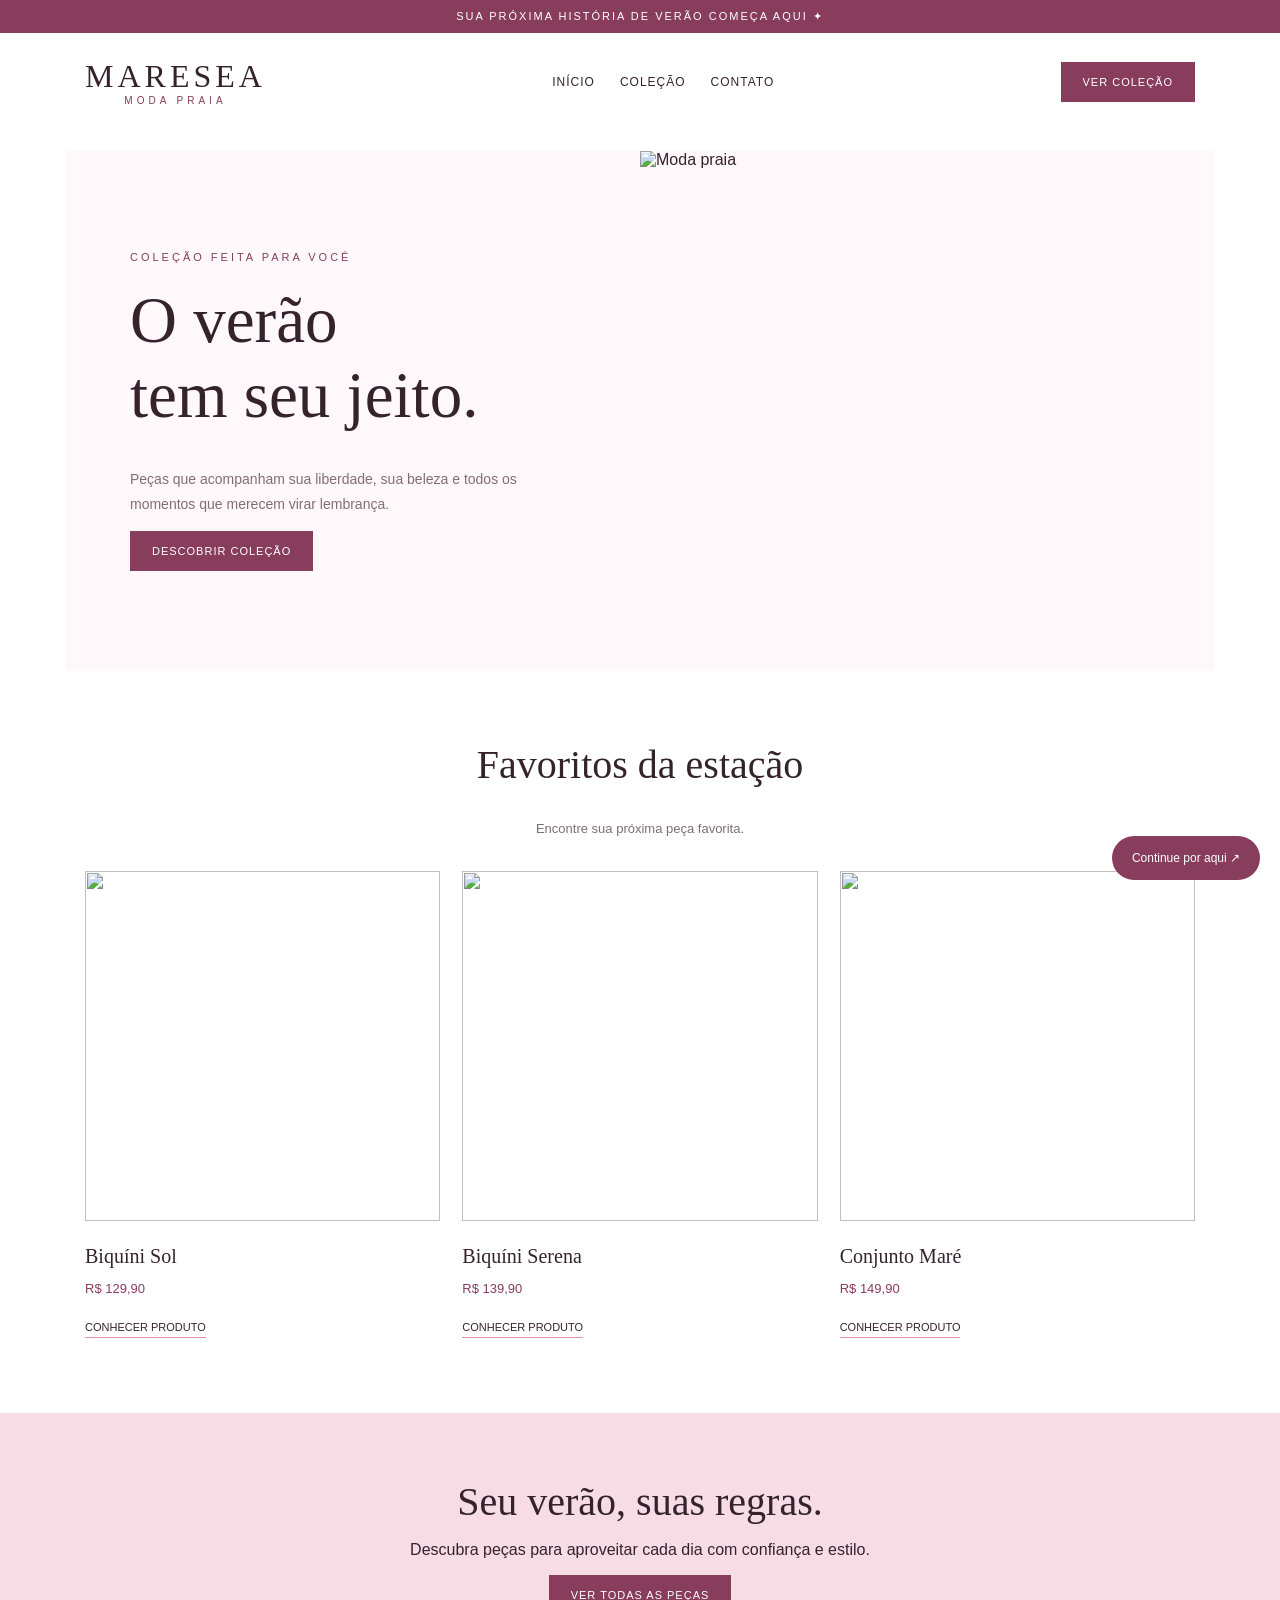
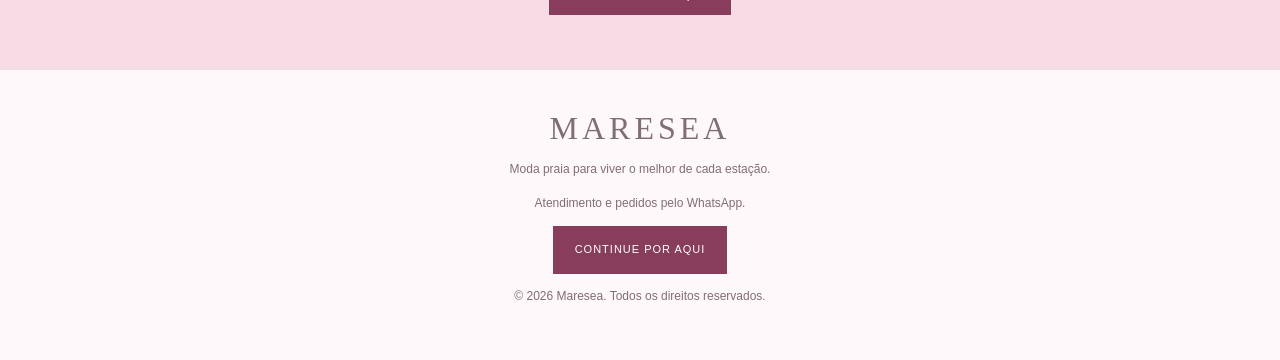
==== index.html @ dbf22f47 "Create index.html for Maresea beachwear website This is a new HTML file for the Maresea website, fea" ====
<!DOCTYPE html>
<html lang="pt-BR">
<head>
<meta charset="UTF-8">
<meta name="viewport" content="width=device-width, initial-scale=1.0">
<title>Maresea | Moda Praia</title>

<style>
*{box-sizing:border-box}
body{margin:0;font-family:Arial,sans-serif;color:#35232c;background:#fff}
a{text-decoration:none;color:inherit}
.top{background:#873d5b;color:white;text-align:center;padding:10px;font-size:11px;letter-spacing:2px}
header{max-width:1150px;margin:auto;padding:25px 20px;display:flex;justify-content:space-between;align-items:center;flex-wrap:wrap;gap:18px}
.logo{font:32px Georgia;letter-spacing:4px;text-align:center}
.logo small{display:block;font:10px Arial;letter-spacing:4px;color:#873d5b}
nav{display:flex;gap:25px;font-size:12px;text-transform:uppercase;letter-spacing:1px}
.btn{background:#873d5b;color:white;padding:14px 22px;display:inline-block;font-size:11px;letter-spacing:1px}
.hero{display:grid;grid-template-columns:1fr 1fr;background:#fff8fa;margin:20px auto 70px;max-width:1150px}
.hero-text{padding:65px;display:flex;flex-direction:column;justify-content:center;align-items:flex-start}
.hero h1{font:65px Georgia;font-weight:normal;margin:20px 0}
.hero p{line-height:1.8;color:#806e75;font-size:14px}
.hero img{width:100%;height:520px;object-fit:cover}
section{max-width:1150px;margin:0 auto 75px;padding:0 20px}
h2{text-align:center;font:40px Georgia;font-weight:normal}
.subtitle{text-align:center;color:#806e75;font-size:13px;margin-bottom:35px}
.products{display:grid;grid-template-columns:repeat(3,1fr);gap:22px}
.products img{width:100%;height:350px;object-fit:cover}
.product h3{font:20px Georgia;font-weight:normal;margin-bottom:5px}
.price{color:#873d5b;font-size:13px}
.buy{display:inline-block;margin-top:12px;border-bottom:1px solid #e88eaa;font-size:11px;padding-bottom:4px}
.banner{background:#f8dce5;text-align:center;padding:55px 20px}
.banner h2{margin:10px}
footer{text-align:center;padding:40px;background:#fff8fa;color:#806e75;font-size:12px;line-height:1.8}
.float{position:fixed;bottom:20px;right:20px;background:#873d5b;color:white;padding:15px 20px;border-radius:30px;font-size:12px}
@media(max-width:700px){
header{justify-content:center}
nav{width:100%;justify-content:center;gap:15px}
.hero{grid-template-columns:1fr}
.hero img{height:350px}
.hero-text{padding:35px}
.hero h1{font-size:48px}
.products{grid-template-columns:repeat(2,1fr);gap:12px}
.products img{height:220px}
}
</style>
</head>

<body>

<div class="top">SUA PRÓXIMA HISTÓRIA DE VERÃO COMEÇA AQUI ✦</div>

<header>
<a href="index.html" class="logo">MARESEA<small>MODA PRAIA</small></a>
<nav>
<a href="index.html">Início</a>
<a href="colecao.html">Coleção</a>
<a href="#contato">Contato</a>
</nav>
<a class="btn" href="colecao.html">VER COLEÇÃO</a>
</header>

<div class="hero">
<div class="hero-text">
<span style="color:#873d5b;letter-spacing:3px;font-size:11px">COLEÇÃO FEITA PARA VOCÊ</span>
<h1>O verão<br>tem seu jeito.</h1>
<p>Peças que acompanham sua liberdade, sua beleza e todos os momentos que merecem virar lembrança.</p>
<a href="colecao.html" class="btn">DESCOBRIR COLEÇÃO</a>
</div>

<img src="https://images.unsplash.com/photo-1515886657613-9f3515b0c78f?auto=format&fit=crop&w=1000&q=85" alt="Moda praia">
</div>

<section>
<h2>Favoritos da estação</h2>
<p class="subtitle">Encontre sua próxima peça favorita.</p>

<div class="products">

<div class="product">
<img src="https://images.unsplash.com/photo-1502823403499-6ccfcf4fb453?auto=format&fit=crop&w=700&q=80">
<h3>Biquíni Sol</h3>
<p class="price">R$ 129,90</p>
<a class="buy" href="colecao.html">CONHECER PRODUTO</a>
</div>

<div class="product">
<img src="https://images.unsplash.com/photo-1529139574466-a303027c1d8b?auto=format&fit=crop&w=700&q=80">
<h3>Biquíni Serena</h3>
<p class="price">R$ 139,90</p>
<a class="buy" href="colecao.html">CONHECER PRODUTO</a>
</div>

<div class="product">
<img src="https://images.unsplash.com/photo-1483985988355-763728e1935b?auto=format&fit=crop&w=700&q=80">
<h3>Conjunto Maré</h3>
<p class="price">R$ 149,90</p>
<a class="buy" href="colecao.html">CONHECER PRODUTO</a>
</div>

</div>
</section>

<div class="banner">
<h2>Seu verão, suas regras.</h2>
<p>Descubra peças para aproveitar cada dia com confiança e estilo.</p>
<a class="btn" href="colecao.html">VER TODAS AS PEÇAS</a>
</div>

<footer id="contato">
<div class="logo">MARESEA</div>
<p>Moda praia para viver o melhor de cada estação.</p>
<p>Atendimento e pedidos pelo WhatsApp.</p>
<a class="btn" href="colecao.html">CONTINUE POR AQUI</a>
<p>© 2026 Maresea. Todos os direitos reservados.</p>
</footer>

<a class="float" href="colecao.html">Continue por aqui ↗</a>

</body>
</html>
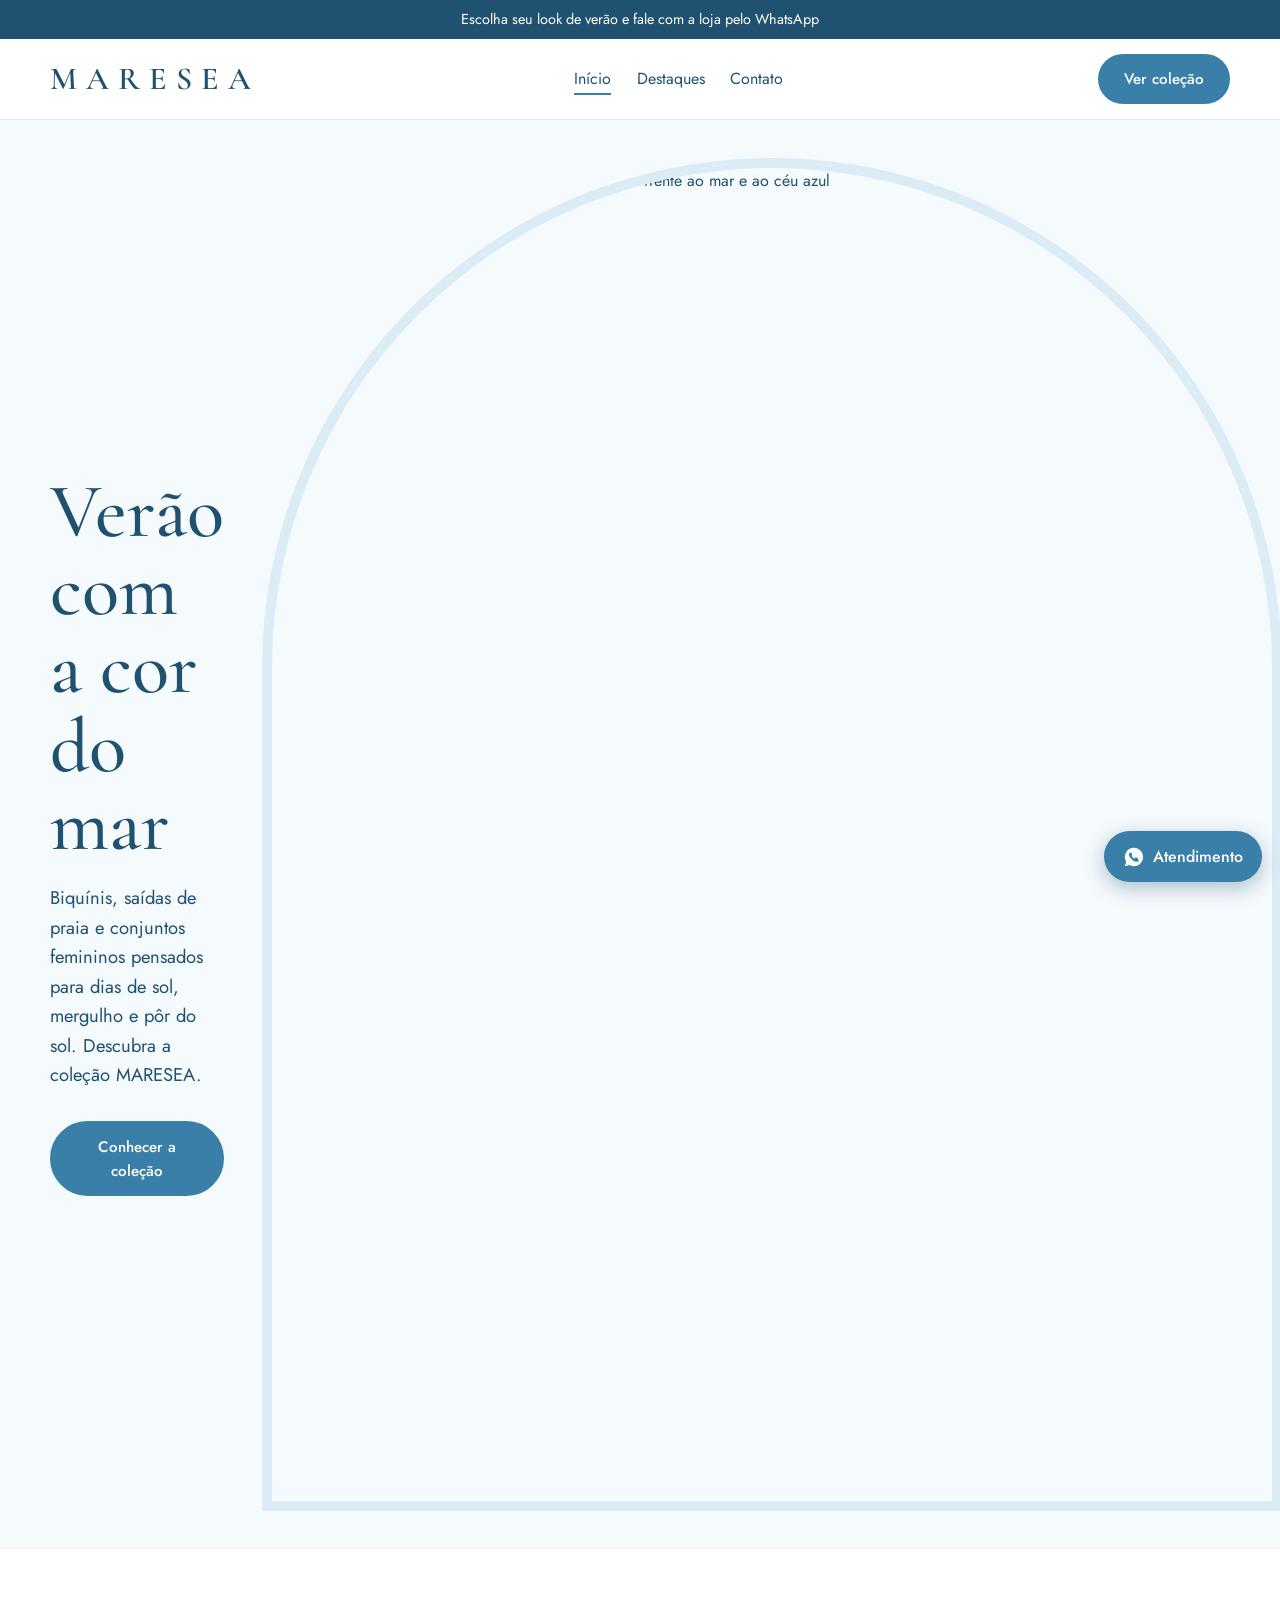
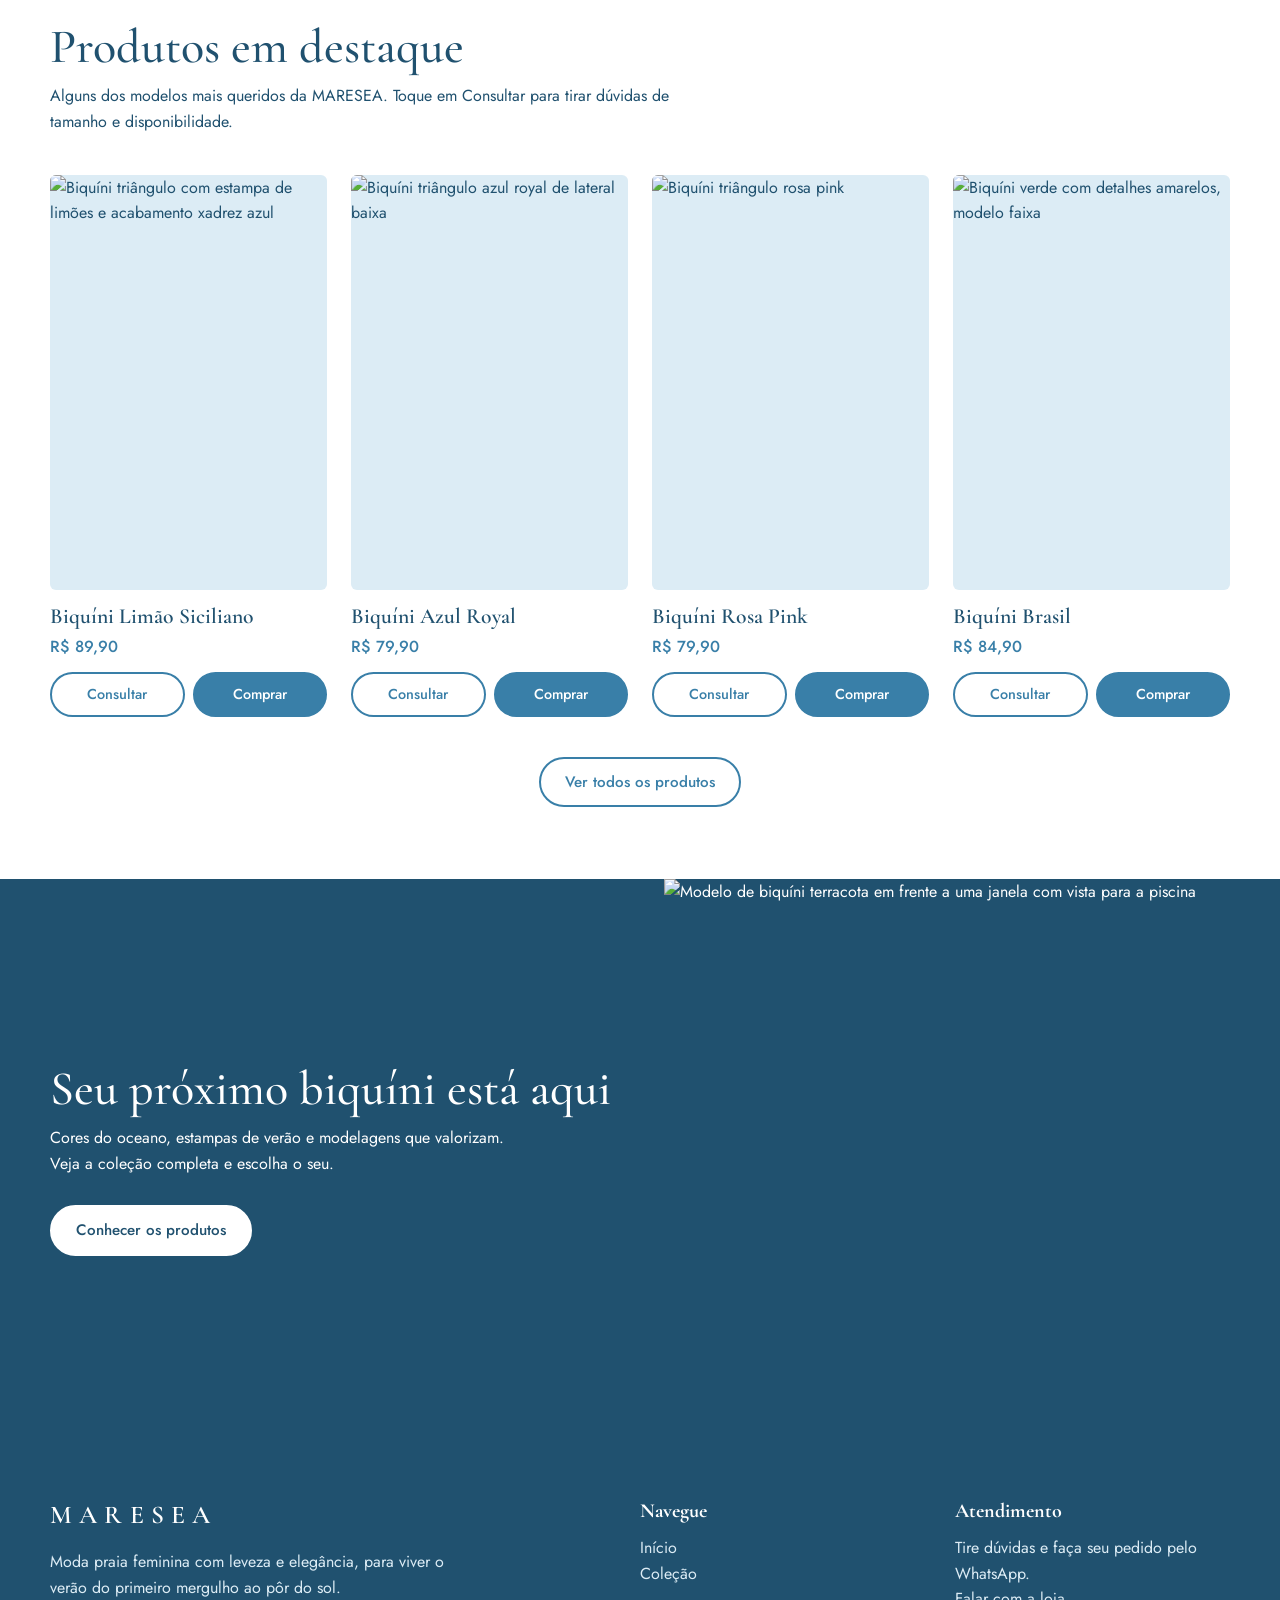
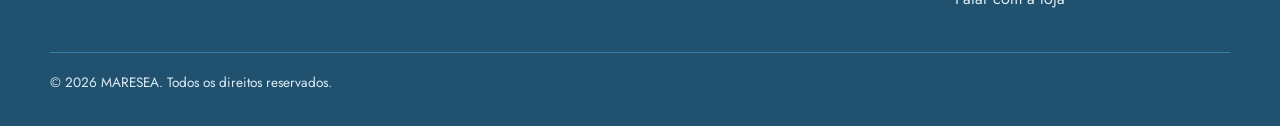
==== commit 392822d1: "Add files via upload" ====
--- a/index.html
+++ b/index.html
@@ -1,121 +1,25 @@
-
 <!DOCTYPE html>
-<html lang="pt-BR">
-<head>
-<meta charset="UTF-8">
-<meta name="viewport" content="width=device-width, initial-scale=1.0">
-<title>Maresea | Moda Praia</title>
-
-<style>
-*{box-sizing:border-box}
-body{margin:0;font-family:Arial,sans-serif;color:#35232c;background:#fff}
-a{text-decoration:none;color:inherit}
-.top{background:#873d5b;color:white;text-align:center;padding:10px;font-size:11px;letter-spacing:2px}
-header{max-width:1150px;margin:auto;padding:25px 20px;display:flex;justify-content:space-between;align-items:center;flex-wrap:wrap;gap:18px}
-.logo{font:32px Georgia;letter-spacing:4px;text-align:center}
-.logo small{display:block;font:10px Arial;letter-spacing:4px;color:#873d5b}
-nav{display:flex;gap:25px;font-size:12px;text-transform:uppercase;letter-spacing:1px}
-.btn{background:#873d5b;color:white;padding:14px 22px;display:inline-block;font-size:11px;letter-spacing:1px}
-.hero{display:grid;grid-template-columns:1fr 1fr;background:#fff8fa;margin:20px auto 70px;max-width:1150px}
-.hero-text{padding:65px;display:flex;flex-direction:column;justify-content:center;align-items:flex-start}
-.hero h1{font:65px Georgia;font-weight:normal;margin:20px 0}
-.hero p{line-height:1.8;color:#806e75;font-size:14px}
-.hero img{width:100%;height:520px;object-fit:cover}
-section{max-width:1150px;margin:0 auto 75px;padding:0 20px}
-h2{text-align:center;font:40px Georgia;font-weight:normal}
-.subtitle{text-align:center;color:#806e75;font-size:13px;margin-bottom:35px}
-.products{display:grid;grid-template-columns:repeat(3,1fr);gap:22px}
-.products img{width:100%;height:350px;object-fit:cover}
-.product h3{font:20px Georgia;font-weight:normal;margin-bottom:5px}
-.price{color:#873d5b;font-size:13px}
-.buy{display:inline-block;margin-top:12px;border-bottom:1px solid #e88eaa;font-size:11px;padding-bottom:4px}
-.banner{background:#f8dce5;text-align:center;padding:55px 20px}
-.banner h2{margin:10px}
-footer{text-align:center;padding:40px;background:#fff8fa;color:#806e75;font-size:12px;line-height:1.8}
-.float{position:fixed;bottom:20px;right:20px;background:#873d5b;color:white;padding:15px 20px;border-radius:30px;font-size:12px}
-@media(max-width:700px){
-header{justify-content:center}
-nav{width:100%;justify-content:center;gap:15px}
-.hero{grid-template-columns:1fr}
-.hero img{height:350px}
-.hero-text{padding:35px}
-.hero h1{font-size:48px}
-.products{grid-template-columns:repeat(2,1fr);gap:12px}
-.products img{height:220px}
-}
-</style>
-</head>
-
+<html lang="pt-BR"><head><meta charset="utf-8"><meta name="viewport" content="width=device-width,initial-scale=1"><link rel="preconnect" href="https://fonts.googleapis.com"><link rel="preconnect" href="https://fonts.gstatic.com" crossorigin><link href="https://fonts.googleapis.com/css2?family=Cormorant+Garamond:wght@500;600&family=Jost:wght@400;500&display=swap" rel="stylesheet"><link rel="stylesheet" href="style.css">
+<title>MARESEA | Moda praia, biquínis e saídas de praia</title>
+<meta name="description" content="MARESEA: biquínis, saídas de praia, conjuntos e acessórios femininos com elegância e leveza para o seu verão. Conheça a coleção e fale com a loja pelo WhatsApp.">
+<link rel="preload" as="image" href="images/hero.jpg"></head>
 <body>
-
-<div class="top">SUA PRÓXIMA HISTÓRIA DE VERÃO COMEÇA AQUI ✦</div>
-
-<header>
-<a href="index.html" class="logo">MARESEA<small>MODA PRAIA</small></a>
-<nav>
-<a href="index.html">Início</a>
-<a href="colecao.html">Coleção</a>
-<a href="#contato">Contato</a>
-</nav>
-<a class="btn" href="colecao.html">VER COLEÇÃO</a>
-</header>
-
-<div class="hero">
-<div class="hero-text">
-<span style="color:#873d5b;letter-spacing:3px;font-size:11px">COLEÇÃO FEITA PARA VOCÊ</span>
-<h1>O verão<br>tem seu jeito.</h1>
-<p>Peças que acompanham sua liberdade, sua beleza e todos os momentos que merecem virar lembrança.</p>
-<a href="colecao.html" class="btn">DESCOBRIR COLEÇÃO</a>
-</div>
-
-<img src="https://images.unsplash.com/photo-1515886657613-9f3515b0c78f?auto=format&fit=crop&w=1000&q=85" alt="Moda praia">
-</div>
-
-<section>
-<h2>Favoritos da estação</h2>
-<p class="subtitle">Encontre sua próxima peça favorita.</p>
-
-<div class="products">
-
-<div class="product">
-<img src="https://images.unsplash.com/photo-1502823403499-6ccfcf4fb453?auto=format&fit=crop&w=700&q=80">
-<h3>Biquíni Sol</h3>
-<p class="price">R$ 129,90</p>
-<a class="buy" href="colecao.html">CONHECER PRODUTO</a>
-</div>
-
-<div class="product">
-<img src="https://images.unsplash.com/photo-1529139574466-a303027c1d8b?auto=format&fit=crop&w=700&q=80">
-<h3>Biquíni Serena</h3>
-<p class="price">R$ 139,90</p>
-<a class="buy" href="colecao.html">CONHECER PRODUTO</a>
-</div>
-
-<div class="product">
-<img src="https://images.unsplash.com/photo-1483985988355-763728e1935b?auto=format&fit=crop&w=700&q=80">
-<h3>Conjunto Maré</h3>
-<p class="price">R$ 149,90</p>
-<a class="buy" href="colecao.html">CONHECER PRODUTO</a>
-</div>
-
-</div>
-</section>
-
-<div class="banner">
-<h2>Seu verão, suas regras.</h2>
-<p>Descubra peças para aproveitar cada dia com confiança e estilo.</p>
-<a class="btn" href="colecao.html">VER TODAS AS PEÇAS</a>
-</div>
-
-<footer id="contato">
-<div class="logo">MARESEA</div>
-<p>Moda praia para viver o melhor de cada estação.</p>
-<p>Atendimento e pedidos pelo WhatsApp.</p>
-<a class="btn" href="colecao.html">CONTINUE POR AQUI</a>
-<p>© 2026 Maresea. Todos os direitos reservados.</p>
-</footer>
-
-<a class="float" href="colecao.html">Continue por aqui ↗</a>
-
-</body>
-</html>
+<div class="topbar">Escolha seu look de verão e fale com a loja pelo WhatsApp</div>
+<header class="site"><div class="wrap"><a class="logo" href="index.html">MARESEA</a>
+<nav aria-label="Principal"><ul><li><a href="index.html" aria-current="page">Início</a></li><li><a href="#destaques">Destaques</a></li><li><a href="#contato">Contato</a></li></ul></nav>
+<a class="btn" href="colecao.html">Ver coleção</a></div></header>
+<main>
+<section class="hero" style="padding:0"><div class="wrap"><div>
+<h1>Verão com a cor do mar</h1>
+<p>Biquínis, saídas de praia e conjuntos femininos pensados para dias de sol, mergulho e pôr do sol. Descubra a coleção MARESEA.</p>
+<a class="btn" href="colecao.html">Conhecer a coleção</a></div>
+<img src="images/hero.jpg" alt="Modelo de biquíni verde com detalhes amarelos em frente ao mar e ao céu azul" width="1000" height="1333" fetchpriority="high"></div></section>
+<section id="destaques"><div class="wrap"><h2>Produtos em destaque</h2><p class="sub">Alguns dos modelos mais queridos da MARESEA. Toque em Consultar para tirar dúvidas de tamanho e disponibilidade.</p>
+<div class="grid" id="destaques-grid"></div>
+<p style="margin-top:2.5rem;text-align:center"><a class="btn o" href="colecao.html">Ver todos os produtos</a></p></div></section>
+<section class="promo"><div class="wrap"><div class="txt"><h2>Seu próximo biquíni está aqui</h2><p>Cores do oceano, estampas de verão e modelagens que valorizam. Veja a coleção completa e escolha o seu.</p><a class="btn" href="colecao.html">Conhecer os produtos</a></div>
+<img src="images/promo.jpg" alt="Modelo de biquíni terracota em frente a uma janela com vista para a piscina" width="1000" height="1333" loading="lazy"></div></section>
+</main>
+<footer id="contato"><div class="wrap"><div><a class="logo" href="index.html">MARESEA</a><p style="margin-top:.8rem;max-width:26rem">Moda praia feminina com leveza e elegância, para viver o verão do primeiro mergulho ao pôr do sol.</p></div><div><h3>Navegue</h3><ul><li><a href="index.html">Início</a></li><li><a href="colecao.html">Coleção</a></li></ul></div><div><h3>Atendimento</h3><p>Tire dúvidas e faça seu pedido pelo WhatsApp.</p><p><a href="#" data-wa="Olá! Vim pelo site da MARESEA.">Falar com a loja</a></p></div><p class="copy">© 2026 MARESEA. Todos os direitos reservados.</p></div></footer>
+<a class="zap" data-wa="Olá! Vim pelo site da MARESEA e gostaria de atendimento." aria-label="Atendimento pelo WhatsApp"><svg viewBox="0 0 24 24" aria-hidden="true"><path d="M12 2a10 10 0 0 0-8.6 15.1L2 22l5-1.3A10 10 0 1 0 12 2zm5.2 14c-.2.6-1.3 1.2-1.8 1.2-.5.1-1 .2-3.2-.7-2.7-1.1-4.4-3.9-4.600-4.1-.1-.2-1.1-1.500-1.100-2.800s.7-2 1-2.300c.2-.3.500-.3.700-.3h.5c.2 0 .4 0 .6.500l.8 2c.1.200.1.300 0 .5l-.4.600c-.1.200-.3.300-.1.600.7 1.100 1.500 1.800 2.600 2.400.3.100.4.100.6-.1l.8-1c.2-.3.400-.2.600-.1l1.900.9c.3.100.5.200.5.300.1.200.1.800-.1 1.400z"/></svg><span>Atendimento</span></a>
+<script src="script.js"></script></body></html>
--- a/style.css
+++ b/style.css
@@ -0,0 +1,81 @@
+:root{--gelo:#DCECF5;--suave:#91BBD4;--oceano:#397FA8;--profundo:#20516F;--alt:#F5FAFD;--serif:'Cormorant Garamond',Georgia,serif;--sans:'Jost',system-ui,sans-serif}
+*{box-sizing:border-box;margin:0}
+html{scroll-behavior:smooth}
+body{font-family:var(--sans);color:var(--profundo);background:#fff;line-height:1.6}
+img{display:block;max-width:100%}
+a{color:inherit}
+:focus-visible{outline:3px solid var(--oceano);outline-offset:3px}
+.wrap{width:min(1180px,100% - 2.5rem);margin-inline:auto}
+.topbar{background:var(--profundo);color:#fff;text-align:center;font-size:.9rem;padding:.5rem 1rem}
+header.site{background:#fff;border-bottom:1px solid var(--gelo);position:sticky;top:0;z-index:20}
+header.site .wrap{display:flex;flex-wrap:wrap;align-items:center;justify-content:space-between;gap:.4rem 1.5rem;padding:.9rem 0}
+.logo{font-family:var(--serif);font-size:2rem;font-weight:600;letter-spacing:.28em;text-decoration:none;color:var(--profundo)}
+nav ul{display:flex;gap:1.6rem;list-style:none;padding:0}
+nav a{text-decoration:none;font-size:1rem;padding:.2rem 0;border-bottom:2px solid transparent}
+nav a:hover,nav a[aria-current]{border-color:var(--oceano)}
+.btn{display:inline-block;background:var(--oceano);color:#fff;border:2px solid var(--oceano);padding:.7rem 1.5rem;border-radius:999px;text-decoration:none;font-weight:500;font-size:.95rem;text-align:center;cursor:pointer;transition:background .2s}
+.btn:hover{background:var(--profundo);border-color:var(--profundo)}
+.btn.o{background:#fff;color:var(--oceano)}
+.btn.o:hover{background:var(--gelo);color:var(--profundo)}
+.hero{background:var(--alt)}
+.hero .wrap{display:grid;grid-template-columns:1.1fr .9fr;gap:3rem;align-items:center;padding:3rem 0}
+.hero h1{font-family:var(--serif);font-weight:500;font-size:clamp(2.8rem,6vw,5rem);line-height:1.02;margin-bottom:1.2rem}
+.hero p{max-width:34rem;font-size:1.15rem;margin-bottom:2rem}
+.hero img{width:100%;aspect-ratio:3/4;object-fit:cover;border-radius:999px 999px 0 0;box-shadow:0 0 0 10px var(--gelo)}
+section{padding:4.5rem 0}
+h2{font-family:var(--serif);font-weight:500;font-size:clamp(2rem,4vw,3rem);line-height:1.1;margin-bottom:.6rem}
+.sub{max-width:40rem;margin-bottom:2.5rem}
+.grid{display:grid;grid-template-columns:repeat(4,1fr);gap:2rem 1.5rem}
+.card .ph{position:relative;aspect-ratio:2/3;overflow:hidden;border-radius:6px;background:var(--gelo);margin-bottom:.9rem}
+.card .ph img{position:absolute;inset:0;width:100%;height:100%;object-fit:cover;transition:opacity .35s}
+.card .ph .alt{opacity:0}
+.card:hover .alt{opacity:1}
+.card h3{font-family:var(--serif);font-size:1.35rem;font-weight:600;line-height:1.2}
+.pr{color:var(--oceano);font-weight:500;margin:.2rem 0 .8rem}
+.bt{display:flex;gap:.5rem}
+.bt .btn{flex:1;padding:.55rem .4rem;font-size:.9rem}
+.promo{background:var(--profundo);color:#fff;padding:0}
+.promo .wrap{display:grid;grid-template-columns:1fr 1fr;align-items:center;gap:3rem;padding:0}
+.promo .txt{padding:4rem 0}
+.promo p{margin-bottom:1.8rem;max-width:30rem}
+.promo img{width:100%;height:100%;min-height:420px;max-height:560px;object-fit:cover;object-position:center 30%}
+.promo .btn{background:#fff;color:var(--profundo);border-color:#fff}
+.promo .btn:hover{background:var(--gelo)}
+.alt-bg{background:var(--alt)}
+.filters{display:flex;flex-wrap:wrap;gap:.6rem;margin-bottom:2.5rem}
+.flt{font:inherit;background:#fff;color:var(--profundo);border:1.5px solid var(--suave);padding:.5rem 1.2rem;border-radius:999px;cursor:pointer}
+.flt[aria-pressed=true]{background:var(--oceano);border-color:var(--oceano);color:#fff}
+.empty{grid-column:1/-1;background:var(--alt);padding:2rem;border-radius:6px}
+.page-head{background:var(--alt);padding:3.5rem 0 2.5rem}
+.page-head h1{font-family:var(--serif);font-weight:500;font-size:clamp(2.6rem,5vw,4rem);line-height:1.05;margin-bottom:.6rem}
+.page-head p{max-width:40rem}
+footer{background:var(--profundo);color:var(--gelo);padding:3.5rem 0 2rem}
+footer .wrap{display:grid;grid-template-columns:2fr 1fr 1fr;gap:2.5rem}
+footer .logo{color:#fff;font-size:1.6rem}
+footer h3{font-family:var(--serif);color:#fff;font-size:1.25rem;margin-bottom:.5rem}
+footer ul{list-style:none;padding:0}
+footer a{text-decoration:none}
+footer a:hover{text-decoration:underline}
+.copy{grid-column:1/-1;border-top:1px solid var(--oceano);padding-top:1.2rem;font-size:.85rem}
+.zap{position:fixed;right:1.1rem;bottom:1.1rem;z-index:30;display:flex;align-items:center;gap:.5rem;background:var(--oceano);color:#fff;padding:.8rem 1.2rem;border-radius:999px;text-decoration:none;font-weight:500;box-shadow:0 6px 20px rgba(32,81,111,.35)}
+.zap:hover{background:var(--profundo)}
+.zap svg{width:22px;height:22px;fill:#fff}
+@media(max-width:900px){
+.grid{grid-template-columns:repeat(3,1fr)}
+.hero .wrap,.promo .wrap{grid-template-columns:1fr;gap:2rem}
+.hero .wrap{padding:2rem 0 3rem}
+.hero img{max-width:420px;margin-inline:auto}
+.promo .txt{padding:3rem 0 0}.promo img{min-height:320px}
+footer .wrap{grid-template-columns:1fr 1fr}footer .wrap>div:first-child{grid-column:1/-1}
+}
+@media(max-width:600px){
+.grid{grid-template-columns:repeat(2,1fr);gap:1.6rem .8rem}
+section{padding:3rem 0}
+.logo{font-size:1.5rem}
+nav{order:3;width:100%}nav ul{gap:1.2rem}
+header.site .btn{padding:.5rem 1rem}
+.bt{flex-direction:column}
+.card h3{font-size:1.15rem}
+.zap span{display:none}.zap{padding:.9rem}
+}
+@media(prefers-reduced-motion:reduce){*{transition:none!important;scroll-behavior:auto!important}}
